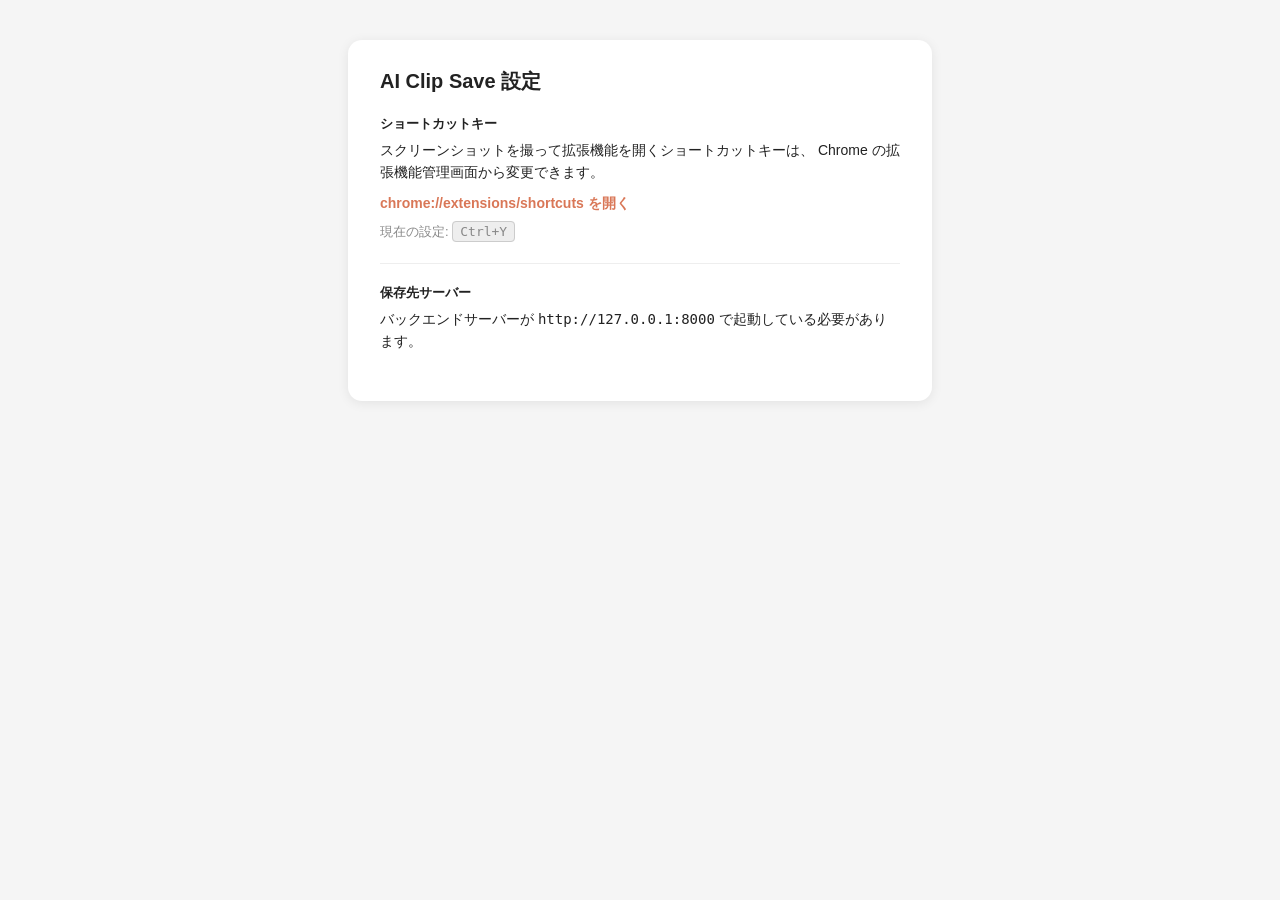
==== extension/options.html @ 18b95795 "Initial commit" ====
<!DOCTYPE html>
<html lang="ja">
  <head>
    <meta charset="utf-8" />
    <title>AI Clip Save - オプション</title>
    <style>
      body {
        font-family: -apple-system, BlinkMacSystemFont, "Segoe UI", Roboto, sans-serif;
        background: #f5f5f5;
        margin: 0;
        padding: 40px 20px;
        color: #222;
      }
      .wrap {
        max-width: 520px;
        margin: 0 auto;
        background: #fff;
        border-radius: 14px;
        padding: 28px 32px;
        box-shadow: 0 2px 12px rgba(0,0,0,0.08);
      }
      h1 {
        font-size: 20px;
        margin: 0 0 20px;
      }
      .section {
        margin-bottom: 20px;
      }
      .section label {
        display: block;
        font-size: 13px;
        font-weight: 600;
        margin-bottom: 6px;
      }
      .section p {
        font-size: 14px;
        margin: 0 0 8px;
        line-height: 1.6;
      }
      a {
        color: #d97757;
        text-decoration: none;
        font-weight: 600;
      }
      a:hover {
        text-decoration: underline;
      }
      kbd {
        background: #eee;
        border: 1px solid #ccc;
        border-radius: 4px;
        padding: 2px 7px;
        font-size: 13px;
        font-family: monospace;
      }
    </style>
  </head>
  <body>
    <div class="wrap">
      <h1>AI Clip Save 設定</h1>

      <div class="section">
        <label>ショートカットキー</label>
        <p>
          スクリーンショットを撮って拡張機能を開くショートカットキーは、
          Chrome の拡張機能管理画面から変更できます。
        </p>
        <p>
          <a id="shortcutsLink" href="#">chrome://extensions/shortcuts を開く</a>
        </p>
        <p style="font-size:13px; color:#888;">
          現在の設定: <kbd id="currentShortcut">Ctrl+Y</kbd>
        </p>
      </div>

      <hr style="border:none; border-top:1px solid #eee; margin:20px 0;" />

      <div class="section">
        <label>保存先サーバー</label>
        <p>
          バックエンドサーバーが <code>http://127.0.0.1:8000</code>
          で起動している必要があります。
        </p>
      </div>
    </div>
    <script src="options.js"></script>
  </body>
</html>
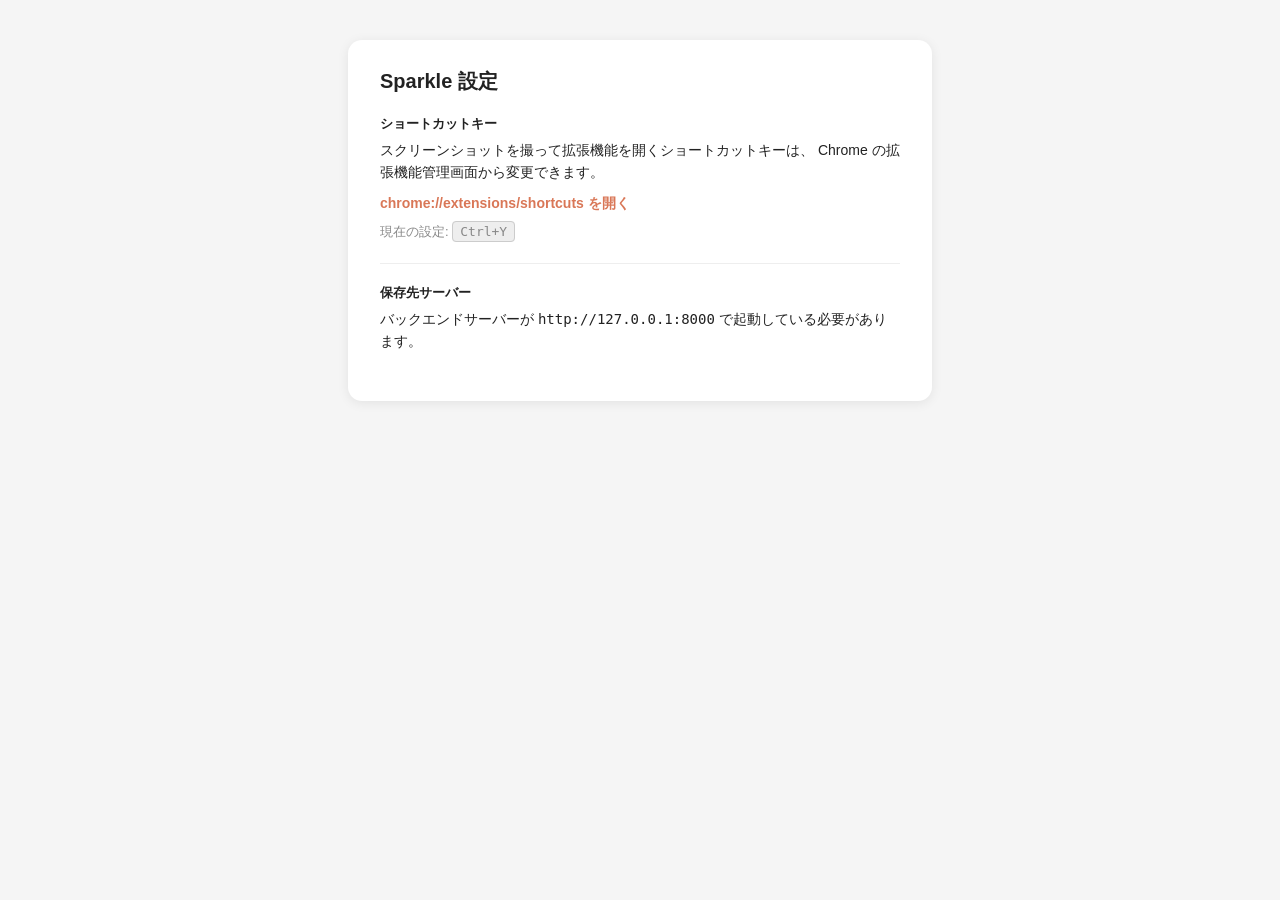
==== commit 4350022b: "feat: rename app to Sparkle with one-click migration" ====
--- a/extension/options.html
+++ b/extension/options.html
@@ -2,7 +2,7 @@
 <html lang="ja">
   <head>
     <meta charset="utf-8" />
-    <title>AI Clip Save - オプション</title>
+    <title>Sparkle - オプション</title>
     <style>
       body {
         font-family: -apple-system, BlinkMacSystemFont, "Segoe UI", Roboto, sans-serif;
@@ -57,7 +57,7 @@
   </head>
   <body>
     <div class="wrap">
-      <h1>AI Clip Save 設定</h1>
+      <h1>Sparkle 設定</h1>
 
       <div class="section">
         <label>ショートカットキー</label>
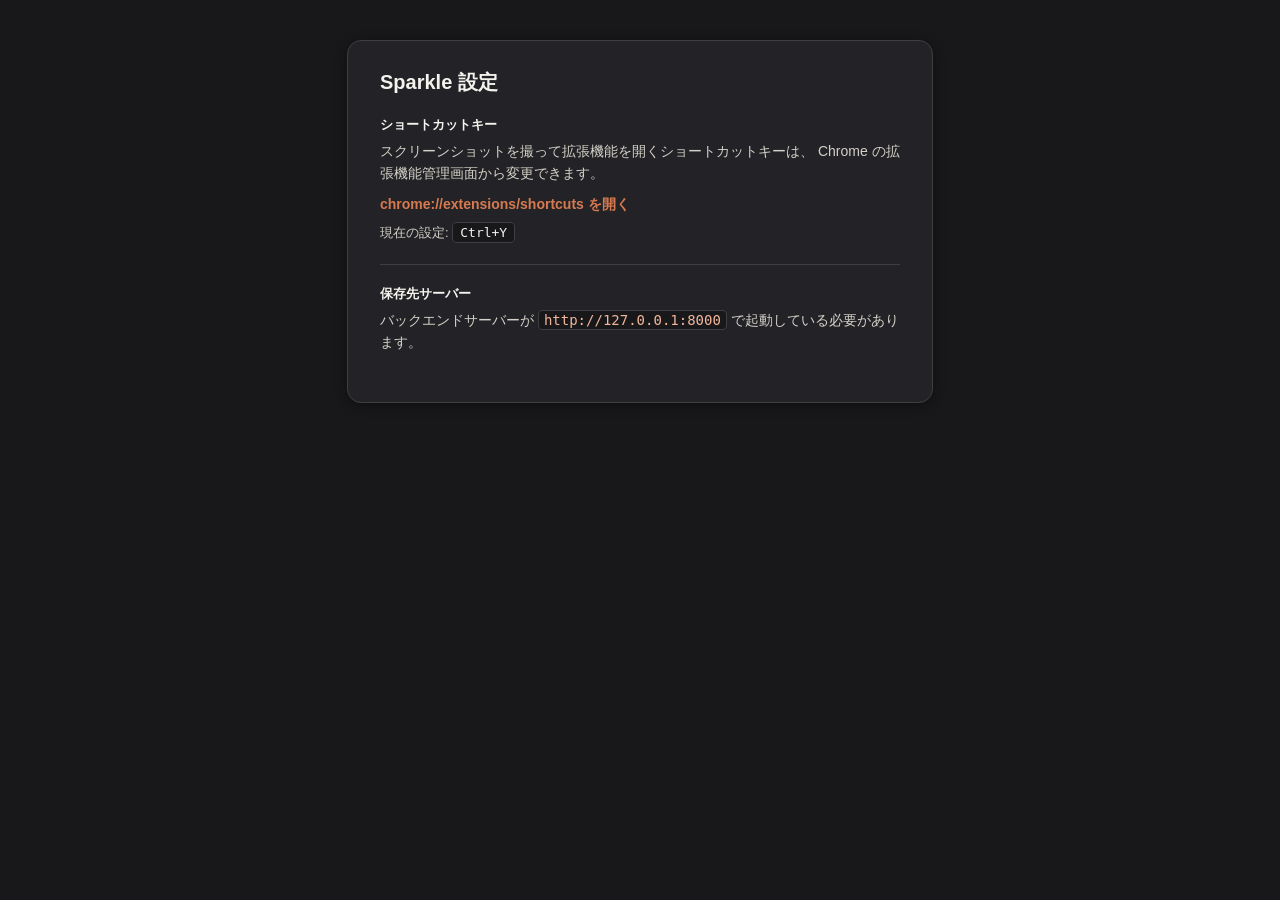
==== commit bfb78511: "fix: hide profile placeholders until loaded; dark theme extension; use app icon for extension" ====
--- a/extension/options.html
+++ b/extension/options.html
@@ -6,22 +6,24 @@
     <style>
       body {
         font-family: -apple-system, BlinkMacSystemFont, "Segoe UI", Roboto, sans-serif;
-        background: #f5f5f5;
+        background: #18181b;
         margin: 0;
         padding: 40px 20px;
-        color: #222;
+        color: #f4f3ee;
       }
       .wrap {
         max-width: 520px;
         margin: 0 auto;
-        background: #fff;
+        background: #232327;
+        border: 1px solid #3f3f42;
         border-radius: 14px;
         padding: 28px 32px;
-        box-shadow: 0 2px 12px rgba(0,0,0,0.08);
+        box-shadow: 0 2px 12px rgba(0, 0, 0, 0.4);
       }
       h1 {
         font-size: 20px;
         margin: 0 0 20px;
+        color: #f4f3ee;
       }
       .section {
         margin-bottom: 20px;
@@ -31,14 +33,16 @@
         font-size: 13px;
         font-weight: 600;
         margin-bottom: 6px;
+        color: #f4f3ee;
       }
       .section p {
         font-size: 14px;
         margin: 0 0 8px;
         line-height: 1.6;
+        color: #d5d1c8;
       }
       a {
-        color: #d97757;
+        color: #d77a50;
         text-decoration: none;
         font-weight: 600;
       }
@@ -46,12 +50,28 @@
         text-decoration: underline;
       }
       kbd {
-        background: #eee;
-        border: 1px solid #ccc;
+        background: #18181b;
+        border: 1px solid #3f3f42;
         border-radius: 4px;
         padding: 2px 7px;
         font-size: 13px;
         font-family: monospace;
+        color: #f4f3ee;
+      }
+      hr {
+        border: none;
+        border-top: 1px solid #3f3f42;
+        margin: 20px 0;
+      }
+      code {
+        background: #18181b;
+        border: 1px solid #3f3f42;
+        border-radius: 4px;
+        padding: 1px 5px;
+        color: #f0b69a;
+      }
+      .muted {
+        color: #b1ada1;
       }
     </style>
   </head>
@@ -68,12 +88,12 @@
         <p>
           <a id="shortcutsLink" href="#">chrome://extensions/shortcuts を開く</a>
         </p>
-        <p style="font-size:13px; color:#888;">
+        <p class="muted" style="font-size:13px;">
           現在の設定: <kbd id="currentShortcut">Ctrl+Y</kbd>
         </p>
       </div>
 
-      <hr style="border:none; border-top:1px solid #eee; margin:20px 0;" />
+      <hr style="border:none; border-top:1px solid #3f3f42; margin:20px 0;" />
 
       <div class="section">
         <label>保存先サーバー</label>
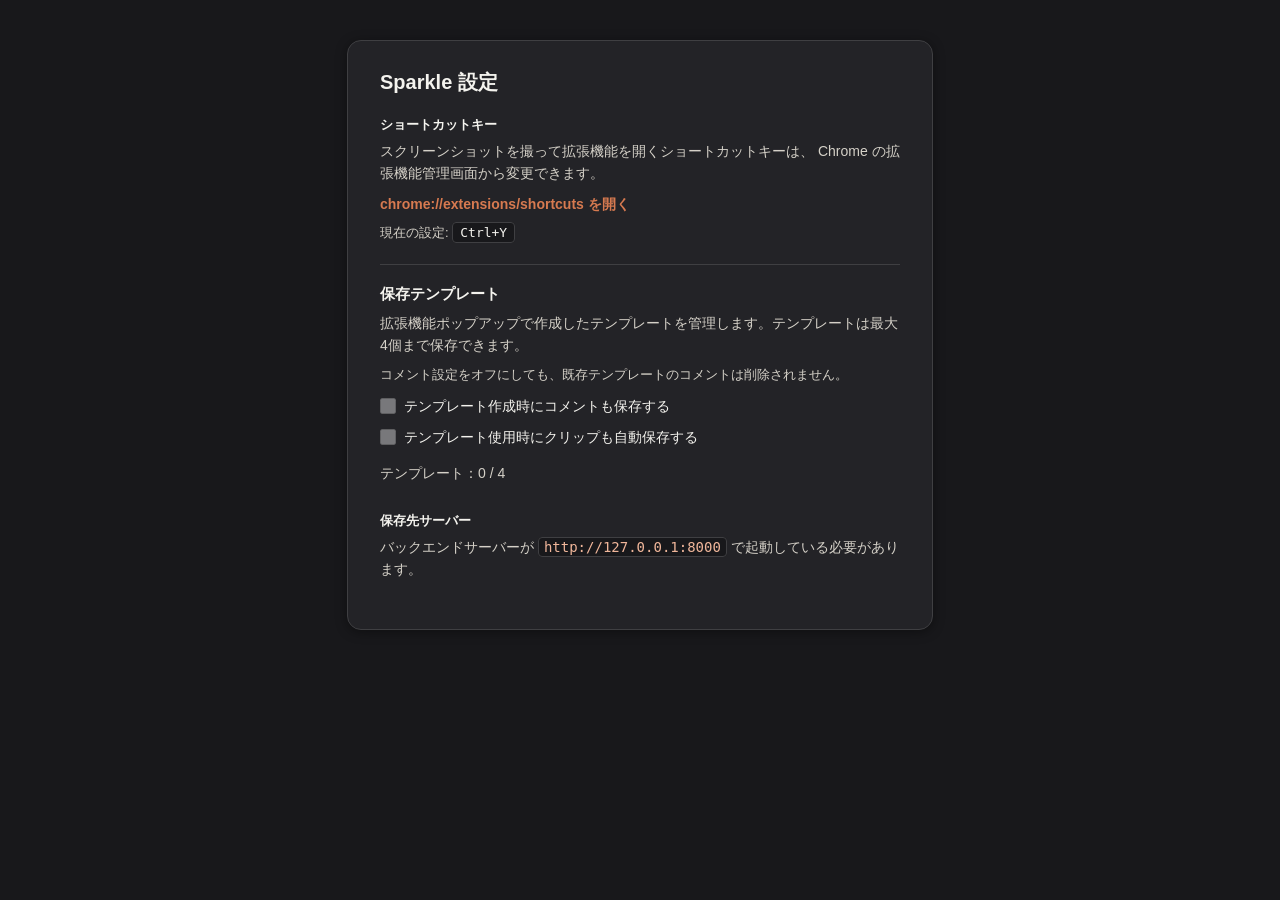
==== commit 78773bab: "feat: add Chrome extension templates" ====
--- a/extension/options.html
+++ b/extension/options.html
@@ -25,6 +25,11 @@
         margin: 0 0 20px;
         color: #f4f3ee;
       }
+      h2 {
+        font-size: 15px;
+        margin: 0 0 8px;
+        color: #f4f3ee;
+      }
       .section {
         margin-bottom: 20px;
       }
@@ -73,6 +78,92 @@
       .muted {
         color: #b1ada1;
       }
+      .check-row {
+        display: flex !important;
+        align-items: flex-start;
+        gap: 8px;
+        margin: 10px 0 0;
+        font-size: 14px !important;
+        font-weight: 500 !important;
+        line-height: 1.5;
+        cursor: pointer;
+      }
+      .check-row input {
+        flex: 0 0 auto;
+        width: 16px;
+        height: 16px;
+        margin: 2px 0 0;
+        accent-color: #d77a50;
+      }
+      .check-row input:disabled {
+        opacity: 0.6;
+      }
+      .check-row input:focus-visible,
+      .template-delete:focus-visible {
+        outline: 2px solid #f0b69a;
+        outline-offset: 2px;
+      }
+      .template-count {
+        margin: 14px 0 8px !important;
+      }
+      .template-list {
+        display: grid;
+        gap: 8px;
+      }
+      .template-item {
+        display: flex;
+        align-items: center;
+        gap: 10px;
+        padding: 9px 10px;
+        border: 1px solid #3f3f42;
+        border-radius: 8px;
+        background: #18181b;
+      }
+      .template-item-main {
+        min-width: 0;
+        flex: 1 1 auto;
+      }
+      .template-item-title {
+        overflow: hidden;
+        text-overflow: ellipsis;
+        white-space: nowrap;
+        color: #f4f3ee;
+        font-size: 14px;
+        font-weight: 700;
+      }
+      .template-item-meta {
+        margin-top: 3px;
+        overflow-wrap: anywhere;
+        color: #b1ada1;
+        font-size: 12px;
+        line-height: 1.45;
+      }
+      .template-delete {
+        flex: 0 0 auto;
+        padding: 5px 8px;
+        border: 1px solid #5a514b;
+        border-radius: 6px;
+        background: transparent;
+        color: #f0b69a;
+        font: inherit;
+        font-size: 12px;
+        cursor: pointer;
+      }
+      .template-delete:hover {
+        background: rgba(215, 122, 80, 0.16);
+      }
+      .template-empty {
+        padding: 12px;
+        border: 1px dashed #3f3f42;
+        border-radius: 8px;
+        color: #b1ada1;
+        font-size: 13px;
+      }
+      .option-status {
+        margin-top: 10px;
+        color: #6ee7a8;
+        font-size: 13px;
+      }
     </style>
   </head>
   <body>
@@ -96,6 +187,27 @@
       <hr style="border:none; border-top:1px solid #3f3f42; margin:20px 0;" />
 
       <div class="section">
+        <h2>保存テンプレート</h2>
+        <p>
+          拡張機能ポップアップで作成したテンプレートを管理します。テンプレートは最大4個まで保存できます。
+        </p>
+        <p class="muted" style="font-size:13px;">
+          コメント設定をオフにしても、既存テンプレートのコメントは削除されません。
+        </p>
+        <label class="check-row" for="templateIncludeComment">
+          <input id="templateIncludeComment" type="checkbox" disabled />
+          <span>テンプレート作成時にコメントも保存する</span>
+        </label>
+        <label class="check-row" for="templateAutoSave">
+          <input id="templateAutoSave" type="checkbox" disabled />
+          <span>テンプレート使用時にクリップも自動保存する</span>
+        </label>
+        <p id="templateCount" class="muted template-count">テンプレート：0 / 4</p>
+        <div id="templateList" class="template-list"></div>
+        <div id="templateStatus" class="option-status" role="status" aria-live="polite" hidden></div>
+      </div>
+
+      <div class="section">
         <label>保存先サーバー</label>
         <p>
           バックエンドサーバーが <code>http://127.0.0.1:8000</code>
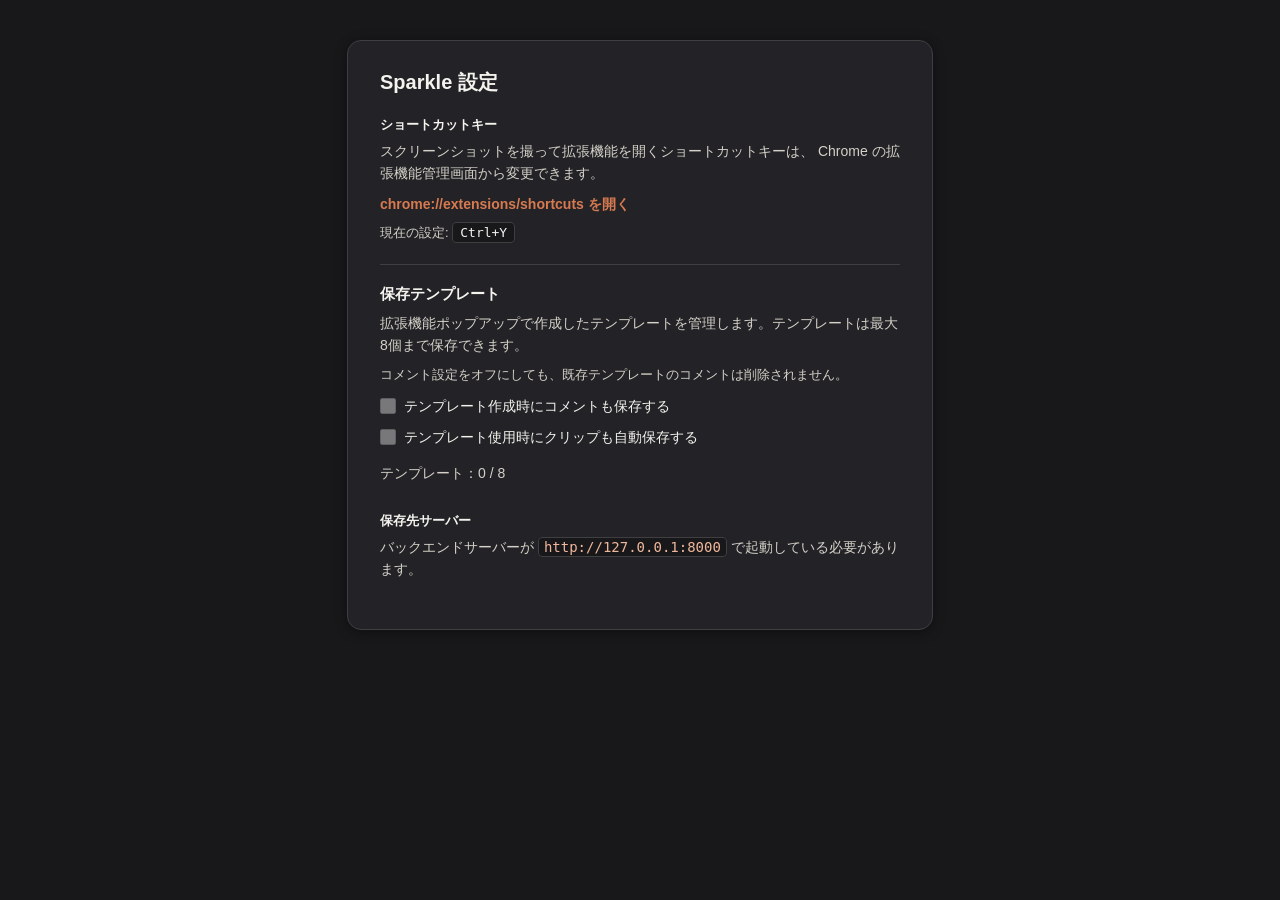
==== commit 125bf416: "fix: expand Chrome extension template slots" ====
--- a/extension/options.html
+++ b/extension/options.html
@@ -189,7 +189,7 @@
       <div class="section">
         <h2>保存テンプレート</h2>
         <p>
-          拡張機能ポップアップで作成したテンプレートを管理します。テンプレートは最大4個まで保存できます。
+          拡張機能ポップアップで作成したテンプレートを管理します。テンプレートは最大8個まで保存できます。
         </p>
         <p class="muted" style="font-size:13px;">
           コメント設定をオフにしても、既存テンプレートのコメントは削除されません。
@@ -202,7 +202,7 @@
           <input id="templateAutoSave" type="checkbox" disabled />
           <span>テンプレート使用時にクリップも自動保存する</span>
         </label>
-        <p id="templateCount" class="muted template-count">テンプレート：0 / 4</p>
+        <p id="templateCount" class="muted template-count">テンプレート：0 / 8</p>
         <div id="templateList" class="template-list"></div>
         <div id="templateStatus" class="option-status" role="status" aria-live="polite" hidden></div>
       </div>
